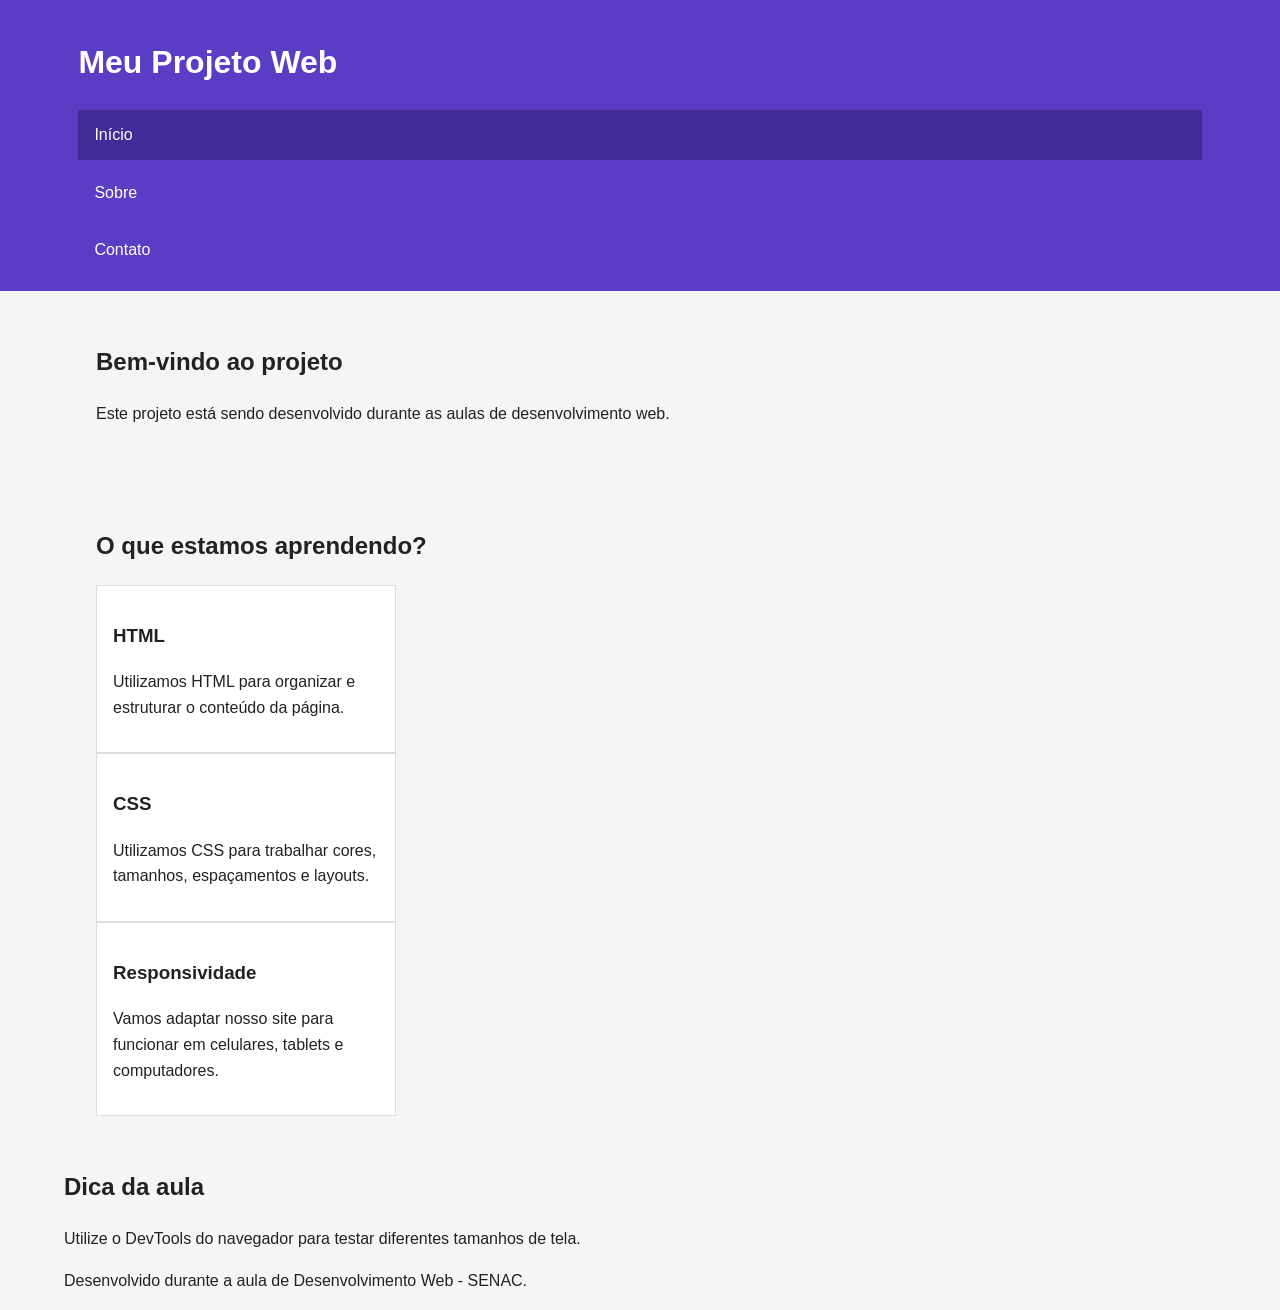
==== index.html @ 4d4b3181 "primeira alteração" ====
<!DOCTYPE html>
<html lang="pt-BR">

<head>
    <meta charset="UTF-8">

    <meta
        name="viewport"
        content="width=device-width, initial-scale=1.0"
    >

    <title>Aula 04 - CSS Mobile-First</title>

    <link rel="stylesheet" href="css/style.css">

    <script src="js/script.js" defer></script>
</head>

<body>

    <header class="cabecalho">

        <div class="container">

            <h1>Meu Projeto Web</h1>

            <nav
                class="nav"
                aria-label="Navegação principal"
            >

                <a
                    class="ativo"
                    href="index.html"
                >
                    Início
                </a>

                <a href="sobre.html">
                    Sobre
                </a>

                <a href="contato.html">
                    Contato
                </a>

            </nav>

        </div>

    </header>


    <main class="container">

        <section class="secao">

            <h2>Bem-vindo ao projeto</h2>

            <p>
                Este projeto está sendo desenvolvido
                durante as aulas de desenvolvimento web.
            </p>

        </section>


        <section class="secao">

            <h2>O que estamos aprendendo?</h2>

            <div class="grid-cards">

                <article class="card">

                    <h3>HTML</h3>

                    <p>
                        Utilizamos HTML para organizar
                        e estruturar o conteúdo da página.
                    </p>

                </article>


                <article class="card">

                    <h3>CSS</h3>

                    <p>
                        Utilizamos CSS para trabalhar
                        cores, tamanhos, espaçamentos
                        e layouts.
                    </p>

                </article>


                <article class="card">

                    <h3>Responsividade</h3>

                    <p>
                        Vamos adaptar nosso site para
                        funcionar em celulares, tablets
                        e computadores.
                    </p>

                </article>

            </div>

        </section>


        <aside class="aviso">

            <h2>Dica da aula</h2>

            <p>
                Utilize o DevTools do navegador para
                testar diferentes tamanhos de tela.
            </p>

        </aside>

    </main>


    <footer class="rodape">

        <div class="container">

            <p>
                Desenvolvido durante a aula de
                Desenvolvimento Web - SENAC.
            </p>

        </div>

    </footer>

</body>
</html>
---- css/style.css ----
*,
*::before, 
*::after 
{
     box-sizing: border-box;
}



body {
    margin:0; /*remover o espaço externo padrão*/
    background-color: var(--cor-fundo);/*definir a cor de fundo*/
    color: var(--cor-texto);/*a cor padrão dos textos*/
    font-family: Arial, Helvetica, sans-serif;/*Nossa fonte*/
    line-height: 1.6;/*Aumenta os espaços entre as linhas*/
    
}

.container {
   
    width:90%; /* O conteúdo vai ocupar 90% do espaço disponivel*/
    max-width: 1200px; /*Pode ocupar 90% mas nunca ultrapassar 1200px*/
    margin-left: auto; /*Automático para esquerda*/
    margin-right: auto; /*Automático para direita*/
}

.cabecalho {

    background-color: var(--cor-primaria); /*margem*/
    color: var(--cor-texto-claro); /*bordas*/
    padding: var(--espacamento-medio);/*conteúdo*/
}

.nav {

display: flex;
flex-direction: column ;

gap: var(--espacamento-pequeno);

}

.nav a {

    color:white;
    text-decoration: none;

    padding: 0.75rem 1rem;

    border-radius: (var(--raio-borda));
}

/*Hover dá um efeito quando passa o mouse em cima do elemento*/
.nav a:hover{

    background-color:var(--cor-secundaria);
}

.nav .ativo{

    background-color:var(--cor-secundaria);
}

.secao {

    padding: var(--espacamento-grande);
}

.card{
    width: 300px;
    padding: 20px;
    background-color: var(--cor-card);

    border: 1px solid var(--cor-borda);
    border-radius: var(--cor-borda);
    padding: var(--espacamento-medio);
}

h1 {
    font-family: Arial;
}

h2 {
    font-family: Arial;
}

p {
    font-family: Arial;
}

a {
    font-family: Arial;
}

:root {

    --cor-primaria: #5b3cc4;
    --cor-secundaria: #432b98;

    --cor-fundo: #f5f5f5;
    --cor-card: #ffffff;

    --cor-texto: #222222;
    --cor-texto-claro: #ffffff;

    --cor-borda: #dddddd;

    --espacamento-pequeno: 0.5rem;
    --espacamento-medio: 1rem;
    --espacamento-grande: 2rem;

    --raio-borda: 8px;

}
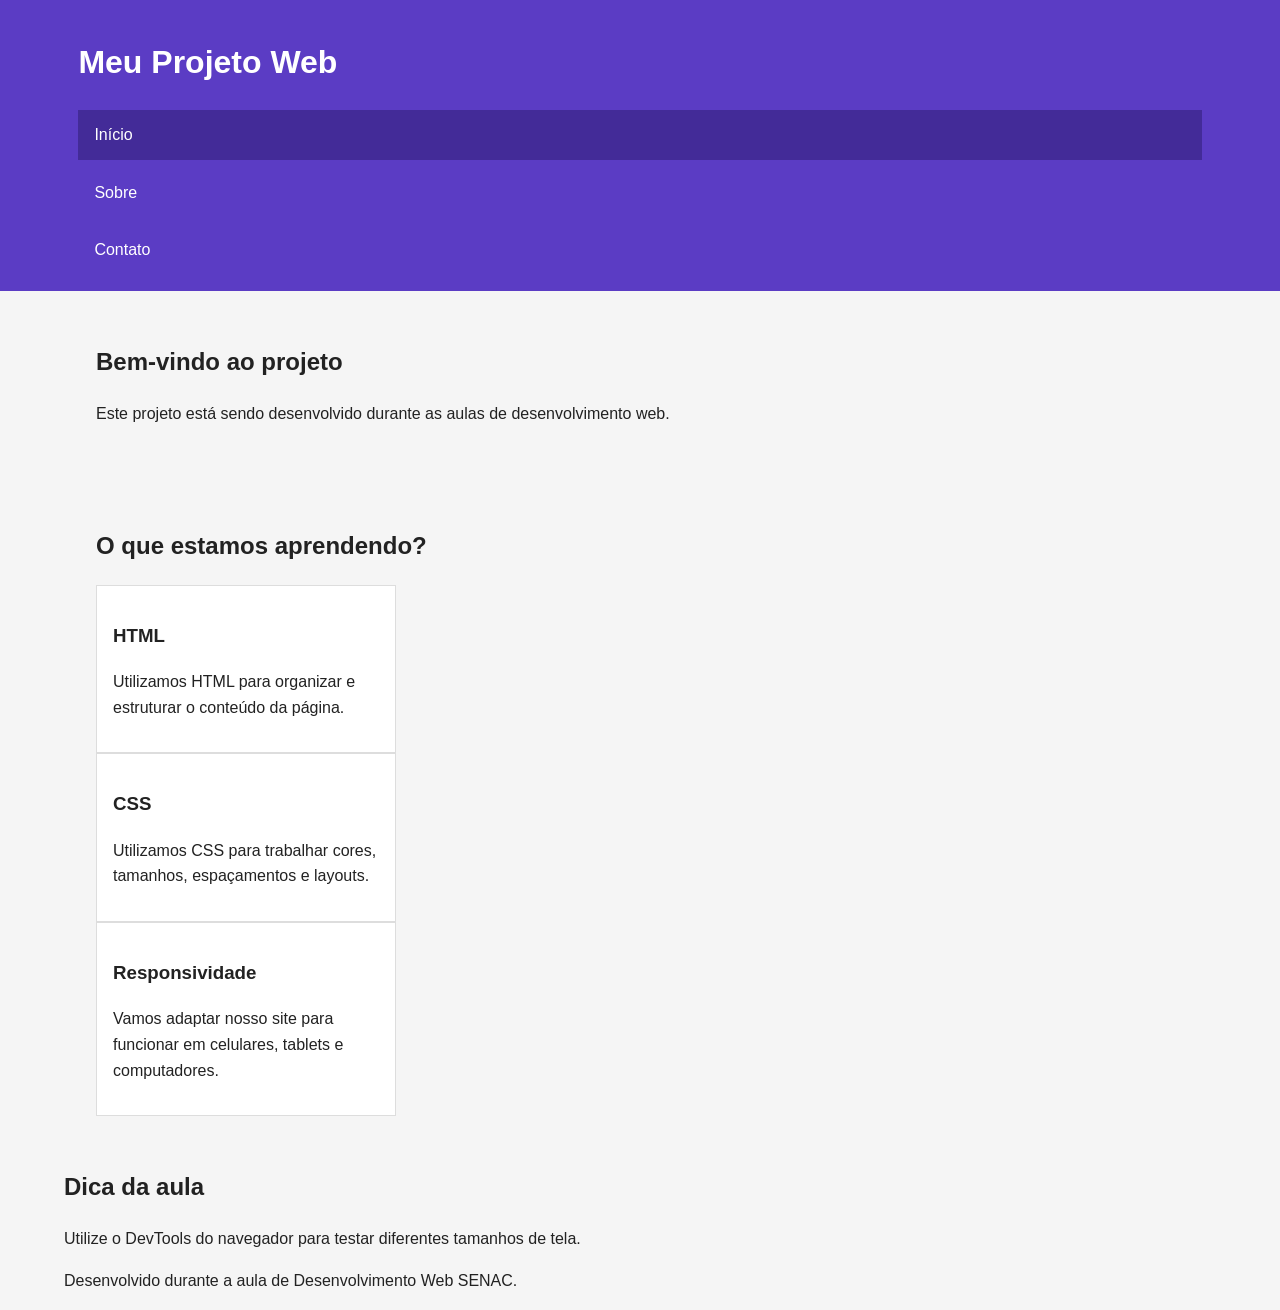
==== commit 7a53d72c: "segunda alteração" ====
--- a/index.html
+++ b/index.html
@@ -133,7 +133,7 @@
 
             <p>
                 Desenvolvido durante a aula de
-                Desenvolvimento Web - SENAC.
+                Desenvolvimento Web SENAC.
             </p>
 
         </div>
--- a/css/style.css
+++ b/css/style.css
@@ -12,7 +12,7 @@
     background-color: var(--cor-fundo);/*definir a cor de fundo*/
     color: var(--cor-texto);/*a cor padrão dos textos*/
     font-family: Arial, Helvetica, sans-serif;/*Nossa fonte*/
-    line-height: 1.6;/*Aumenta os espaços entre as linhas*/
+    line-height: 1.6;/* Aumenta os espaços entre as linhas*/
     
 }
 
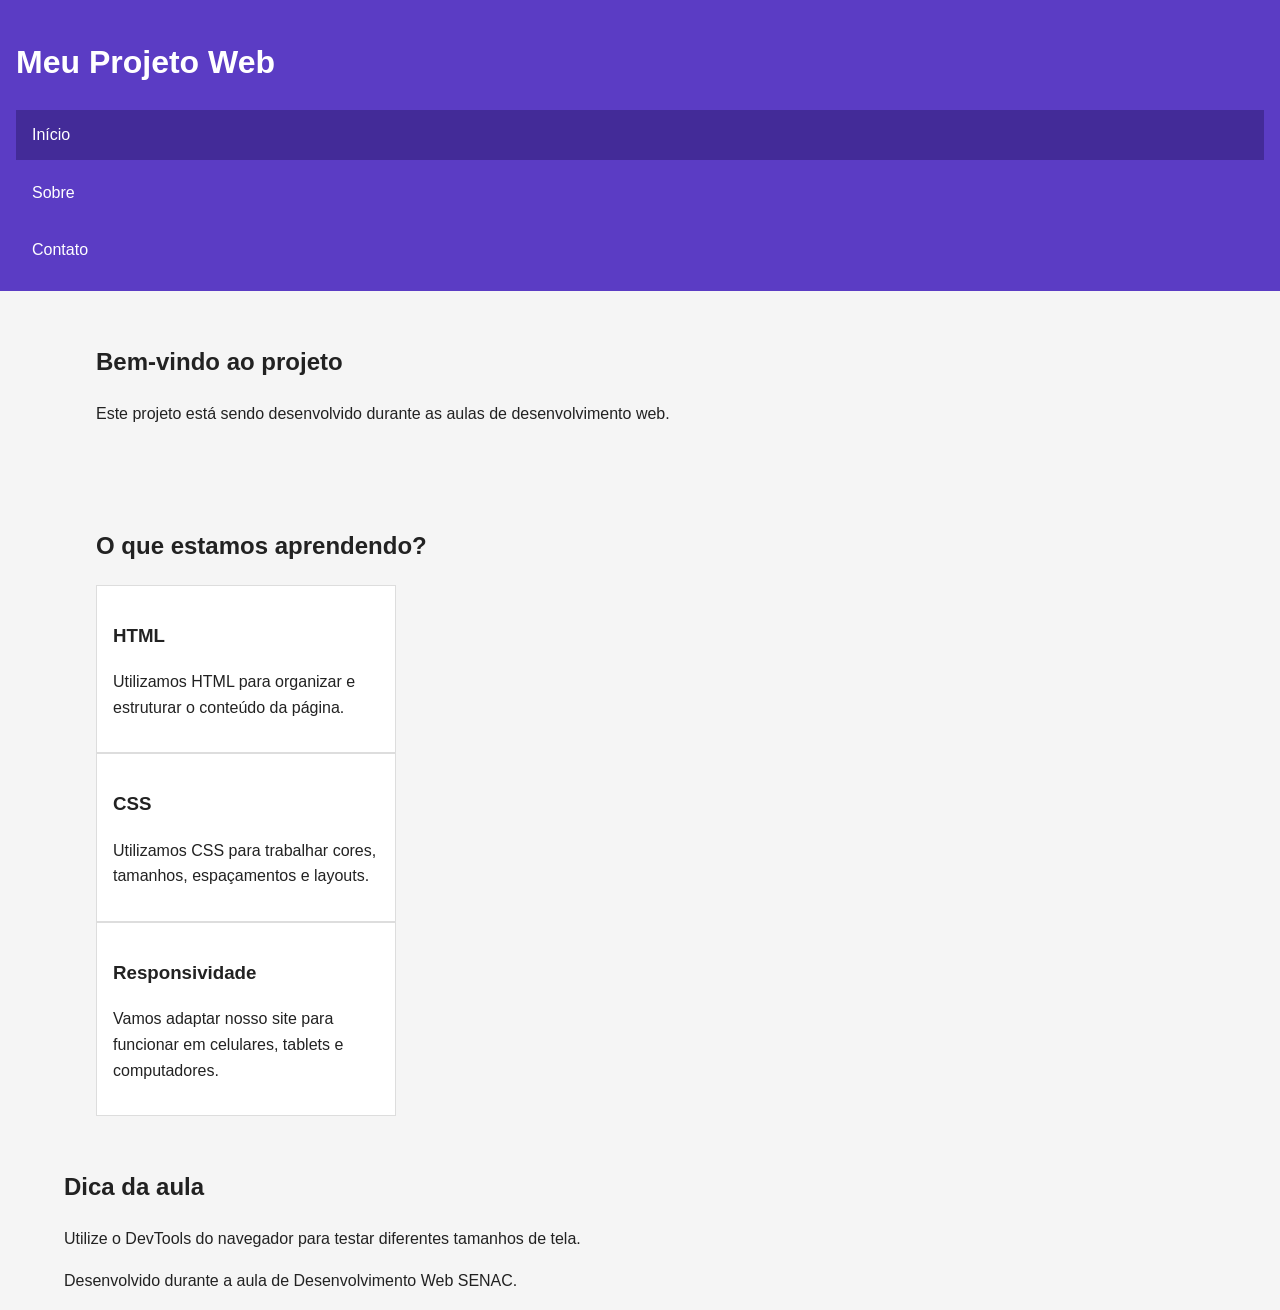
==== commit 71c544f6: "primeira alteracao" ====
--- a/index.html
+++ b/index.html
@@ -20,7 +20,7 @@
 
     <header class="cabecalho">
 
-        <div class="container">
+        <div class="container"></div>
 
             <h1>Meu Projeto Web</h1>
 
--- a/css/style.css
+++ b/css/style.css
@@ -15,7 +15,6 @@
     line-height: 1.6;/* Aumenta os espaços entre as linhas*/
     
 }
-
 .container {
    
     width:90%; /* O conteúdo vai ocupar 90% do espaço disponivel*/
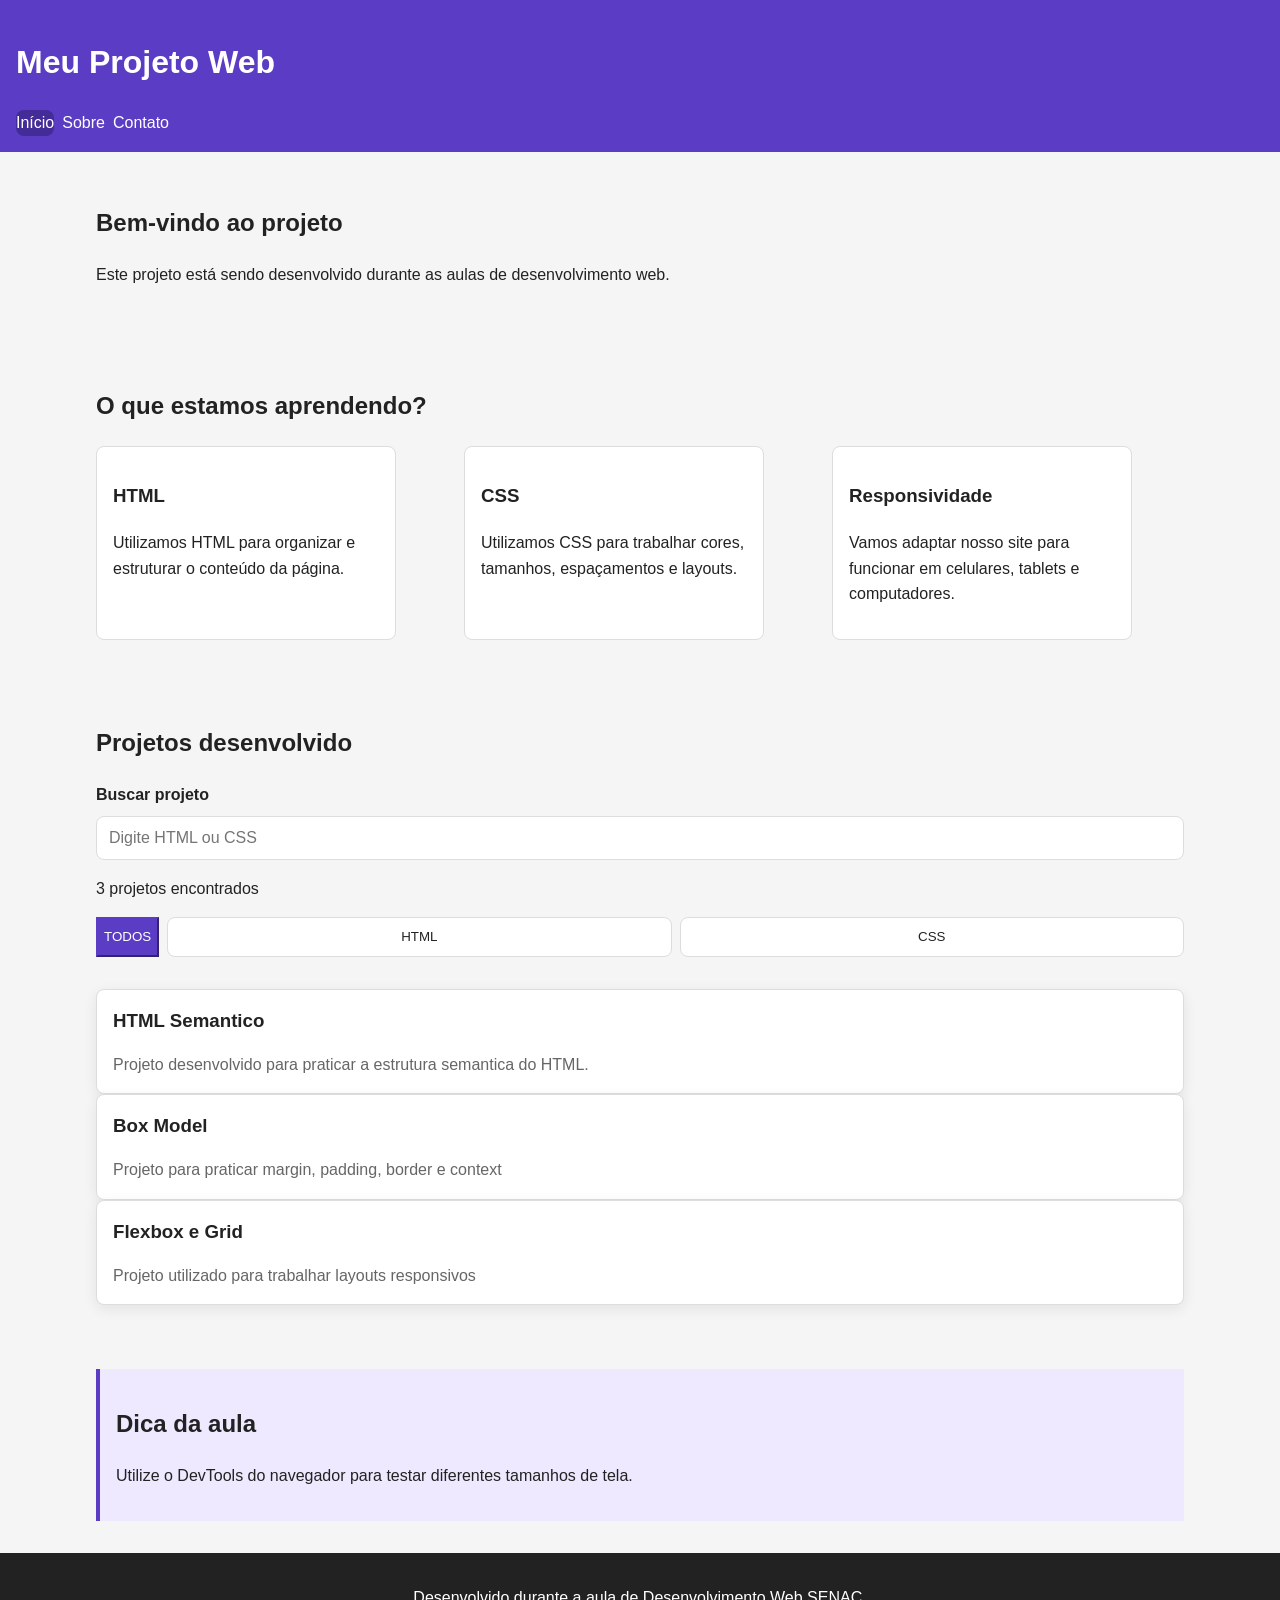
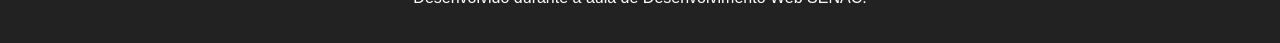
==== commit 5044ecc1: "quarta alteracao" ====
--- a/index.html
+++ b/index.html
@@ -12,8 +12,9 @@
     <title>Aula 04 - CSS Mobile-First</title>
 
     <link rel="stylesheet" href="css/style.css">
-
-    <script src="js/script.js" defer></script>
+    <script scr= "js/app2.js" defer></script> 
+
+    
 </head>
 
 <body>
@@ -112,6 +113,77 @@
 
         </section>
 
+        <section class="secao" id="projetos" >
+
+            <h2>Projetos desenvolvido </h2>
+
+            <div class="campo-busca">
+                <label for="busca">
+                    Buscar projeto
+                </label>
+                <input type="search"
+                    id="buscar"
+                    placeholder="Digite HTML ou CSS"
+                >
+            </div>
+
+            <p
+                id="status"
+                role="status"
+                aria-live="polite"
+            >
+            3 projetos encontrados
+            </p>
+
+            <div class="filtros">
+                <button
+                type="button"
+                class="btn-filtro-ativo"
+                data-filtr0="todos"
+                >
+                TODOS
+                </button>
+            
+                <button
+                type="button"
+                class="btn-filtro"
+                data-filtr0="html"
+                >
+                HTML
+
+                </button>
+
+                <button
+                type="button"
+                class="btn-filtro"
+                data-filtr0="css"
+                >
+                CSS
+
+                </button>
+
+            </div>
+
+            <div id="lista-projeto">
+                <article class="projeto-card" data-categoria="html">
+                    <h3>HTML Semantico</h3>
+                    <p>
+                        Projeto desenvolvido para praticar a estrutura semantica do HTML.</p>
+                </article>
+
+                <article class="projeto-card" data-categoria="css">
+                    <h3>Box Model</h3>
+                    <P>Projeto para praticar margin, padding, border e context</P>
+                </article>
+
+                <article class="projeto-card" data-categoria="css">
+                    <h3>Flexbox e Grid</h3>
+                    <P>Projeto utilizado para trabalhar layouts responsivos</P>
+                </article>
+            </div>
+
+        </section>
+
 
         <aside class="aviso">
 
--- a/css/style.css
+++ b/css/style.css
@@ -1,98 +1,17 @@
+/*================================
+    CONFIGURAÇÕES GERAIS
+==================================*/
 *,
-*::before, 
-*::after 
-{
-     box-sizing: border-box;
-}
-
-
-
-body {
-    margin:0; /*remover o espaço externo padrão*/
-    background-color: var(--cor-fundo);/*definir a cor de fundo*/
-    color: var(--cor-texto);/*a cor padrão dos textos*/
-    font-family: Arial, Helvetica, sans-serif;/*Nossa fonte*/
-    line-height: 1.6;/* Aumenta os espaços entre as linhas*/
-    
-}
-.container {
-   
-    width:90%; /* O conteúdo vai ocupar 90% do espaço disponivel*/
-    max-width: 1200px; /*Pode ocupar 90% mas nunca ultrapassar 1200px*/
-    margin-left: auto; /*Automático para esquerda*/
-    margin-right: auto; /*Automático para direita*/
-}
-
-.cabecalho {
-
-    background-color: var(--cor-primaria); /*margem*/
-    color: var(--cor-texto-claro); /*bordas*/
-    padding: var(--espacamento-medio);/*conteúdo*/
-}
-
-.nav {
-
-display: flex;
-flex-direction: column ;
-
-gap: var(--espacamento-pequeno);
-
-}
-
-.nav a {
-
-    color:white;
-    text-decoration: none;
-
-    padding: 0.75rem 1rem;
-
-    border-radius: (var(--raio-borda));
-}
-
-/*Hover dá um efeito quando passa o mouse em cima do elemento*/
-.nav a:hover{
-
-    background-color:var(--cor-secundaria);
-}
-
-.nav .ativo{
-
-    background-color:var(--cor-secundaria);
-}
-
-.secao {
-
-    padding: var(--espacamento-grande);
-}
-
-.card{
-    width: 300px;
-    padding: 20px;
-    background-color: var(--cor-card);
-
-    border: 1px solid var(--cor-borda);
-    border-radius: var(--cor-borda);
-    padding: var(--espacamento-medio);
-}
-
-h1 {
-    font-family: Arial;
-}
-
-h2 {
-    font-family: Arial;
-}
-
-p {
-    font-family: Arial;
-}
-
-a {
-    font-family: Arial;
-}
-
-:root {
-
+*::before,
+*::after {
+    box-sizing: border-box;
+}
+
+/*================================
+    VARIÁVEIS
+==================================*/
+
+:root{
     --cor-primaria: #5b3cc4;
     --cor-secundaria: #432b98;
 
@@ -101,6 +20,7 @@
 
     --cor-texto: #222222;
     --cor-texto-claro: #ffffff;
+    --cor-texto-suave:#666666;
 
     --cor-borda: #dddddd;
 
@@ -108,6 +28,353 @@
     --espacamento-medio: 1rem;
     --espacamento-grande: 2rem;
 
-    --raio-borda: 8px;
-
-}+    --raio-borda:8px;
+    --sombra-card: 0 4px 14px rgba(0,0,0,0.08);
+
+}
+
+/*================================
+    BODY
+==================================*/
+body {
+     /*remover o espaco externo padrão*/
+    margin: 0; 
+    /* denifir a cor de fundo */
+    background-color: var(--cor-fundo); 
+    /* Nossa fonte*/
+    font-family: Arial, Helvetica, sans-serif; 
+    /* A cor padrão dos textos */
+    color : var(--cor-texto); 
+    /*Aumente os espaços entre as linahs*/
+    line-height: 1.6; 
+}
+
+/*================================
+    CONTAINER
+==================================*/
+.container{
+    /* O conteudo vai ocupar 90 % do espaço disponivel */
+    width: 90%;
+    /* Pode opupar 90% mas nunca ultrapassar 1200px*/
+    max-width: 1200px;
+    /* Automatico para esquerda*/
+    margin-left: auto;
+    /* Automatico para direita*/
+    margin-right: auto;
+}
+
+/*================================
+    CABEÇALHO
+==================================*/
+.cabecalho{
+    /*margir*/
+    background-color: var(--cor-primaria);
+    /*bordas*/
+    color: var(--cor-texto-claro);
+    /*conteudo*/
+    padding: var(--espacamento-medio);
+
+}
+
+/*================================
+    NAVEGAÇÃO
+==================================*/
+.nav {
+    display: flex;
+    flex-direction: column;
+    gap: var(--espacamento-pequeno);
+
+}
+
+.nav a {
+    color: white;
+    text-decoration: none;
+
+    padding: 0.75ren 1ren ;
+
+    border-radius: var(--raio-borda);
+}
+
+/*hover ele aplica efeto quando passa com o mouser em cima
+do elemento  */
+.nav a:hover{
+    background-color: var(--cor-secundaria);
+}
+
+.nav .ativo {
+    background-color: var(--cor-secundaria);
+}
+
+/*================================
+    SEÇÕES
+==================================*/
+.secao{
+    padding: var(--espacamento-grande);
+}
+
+
+
+
+/*================================
+    GRID
+==================================*/
+.grid-cards {
+    display: grid;
+    grid-template-columns: 1fr;
+    gap: var(--espacamento-medio);
+}
+
+/*================================
+    CARD
+==================================*/
+.card {
+    width:300px  ;
+    /* padding: 20px; */
+    background-color: var(--cor-card);
+
+    border: 1px solid var(--cor-borda);
+    border-radius:  var(--raio-borda);
+    padding: var(--espacamento-medio);  
+
+}
+
+.card:hover {
+    transform: translate(-4px);
+}
+
+/*================================
+    AVISO / ASIDE
+==================================*/
+.aviso{
+    /*margin - fora*/
+    margin: var(--espacamento-grande);
+    /*dentro*/
+    padding: var(--espacamento-medio);
+    /*as bordas*/
+    border-left: 4px solid var(--cor-primaria);
+    /*cor do fundo*/
+    background-color: #eee9ff;
+
+}
+
+
+
+
+/*================================
+    FORMULÁRIOS
+==================================*/
+.formulario{
+    background-color: white ;
+    padding: var(--espacamento-medio);
+    border-radius: var(--raio-borda);
+    border: 1px solid var(--cor-borda);
+}
+.campo{
+    margin-bottom: var(--espacamento-medio);
+}
+
+.campo label {
+    display: block;
+    margin-bottom: var(--espacamento-pequeno);
+    font-weight: bold;
+}
+
+.campo input,
+.campo textarea{
+    width: 100%;
+    padding: 0.75rem;
+    border: 1px solid var(--cor-borda);
+    border-radius: var(--raio-borda);
+    font-size: 1rem;
+}
+
+
+
+/*================================
+    BOTÕES
+==================================*/
+.btn {
+    width: 100%;
+    padding: 0.8rem 1.2rem;
+    border: none;
+    border-radius: var(--raio-borda);
+    background-color: var(--cor-primaria);
+    color: white;
+    font-size: 1rem;
+    cursor: pointer;
+}
+.btn:hover{
+    background-color: var(--cor-secundaria);
+}
+.form-row{
+    display: grid;
+    grid-template-columns: 1fr;
+    gap: var(--espacamento-medio);
+
+}
+
+
+
+/*================================
+    ACESSIBILIDADE
+==================================*/
+a:focus-visible,
+button:focus-visible,
+input:focus-visible,
+textarea:focus-visible{
+    outline: 3px solid #ffbf47;
+    outline-offset: 3px;
+}
+
+
+
+
+/*================================
+    RODAPÉ
+==================================*/
+.rodape{
+    margin-top: var(--espacamento-grande) ;
+    
+    padding: var(--espacamento-medio);
+
+    background-color: #222;
+
+    color: white;
+
+    text-align: center;
+
+}
+
+
+/*================================
+    TABLE 
+    A PARTID DE 768PX EXISTE ESPAÇO PARA MAIS ELEMENTOS
+    LADO A LADO.
+==================================*/
+
+@media(min-width: 768px){
+    .form-row{
+        grid-template-columns: repeat(2, 1fr);
+    }
+    .btn{
+        width: auto;
+    }
+    /*Em tablets existe espaco para o menu horzontal*/
+    .nav {
+        flex-direction: row;
+    }
+
+    /*Em tablets os cards pode opupar duas colunas*/
+    .grid-cards{
+        grid-template-columns: repeat(2, 1fr);
+    }
+}
+
+/*Desktop */
+@media(min-width:1024px){
+    /*Em telas grandes existe espaço para três cards lado a lado*/
+    .grid-cards{
+        grid-template-columns: repeat(3, 1fr);
+    }
+}
+
+
+
+h1 {
+    font-family: Arial;
+}
+h2{
+    font-family: Arial;
+}
+
+p{
+    font-family: Arial;
+}
+
+
+a {
+    font-family: Arial;
+}
+
+/*Busca*/
+.campo-busca{
+
+    margin-bottom: var(--espacamento-medio);
+}
+
+.campo-busca label {
+    display: block;
+    margin-bottom: var(--espacamento-pequeno);
+    font-weight: bold;
+
+}
+
+.campo-busca input {
+    width: 100%;
+    padding: 0.75rem;
+    border: 1px solid var(--cor-borda);
+    border-radius : var(--raio-borda);
+    font-size: 1rem;  
+
+}
+
+/*STATUS*/
+
+.status{
+    margin: 0 0 var(--espacamento-medio);
+    color: var(--cor-texto-suave);
+}
+
+/*FILTROS*/
+
+.filtros{
+    display: flex;
+    flex-wrap: wrap;
+    gap: var(--espacamento-pequeno);
+    margin-bottom: var(--espacamento-grande);
+}
+
+.btn-filtro{
+    flex: 1 1 120px;
+    padding: 0.7rem 1rem;
+    border: 1px solid var(--cor-borda);
+    border-radius: var(--raio-borda);
+    background-color: var(--cor-card);
+    color: var(--cor-texto);
+    cursor: pointer;
+}
+
+.btn-filtro:hover,
+.btn-filtro-ativo{
+    background-color: var(--cor-primaria);
+    color: var(--cor-texto-claro);
+    border-color: var(--cor-primaria);
+}
+
+/*CARD*/
+
+.projeto-card{
+    display:flex;
+    flex-direction: column;
+    min-width: 0;
+    gap: var(--espacamento-medio);
+    padding: var(--espacamento-medio);
+    background-color: var(--cor-card);
+    border: 1px solid var(--cor-borda);
+    border-radius: var(--raio-borda);
+    box-shadow: var(--sombra-card);
+    transition: transform 0.2s;
+}
+
+.projeto-card:hover{
+transform: translateY(-4px);
+}
+
+.projeto-card h3,
+.projeto-card p{
+    margin:0;
+}
+
+.projeto-card p{
+    color: var(--cor-texto-suave);
+}
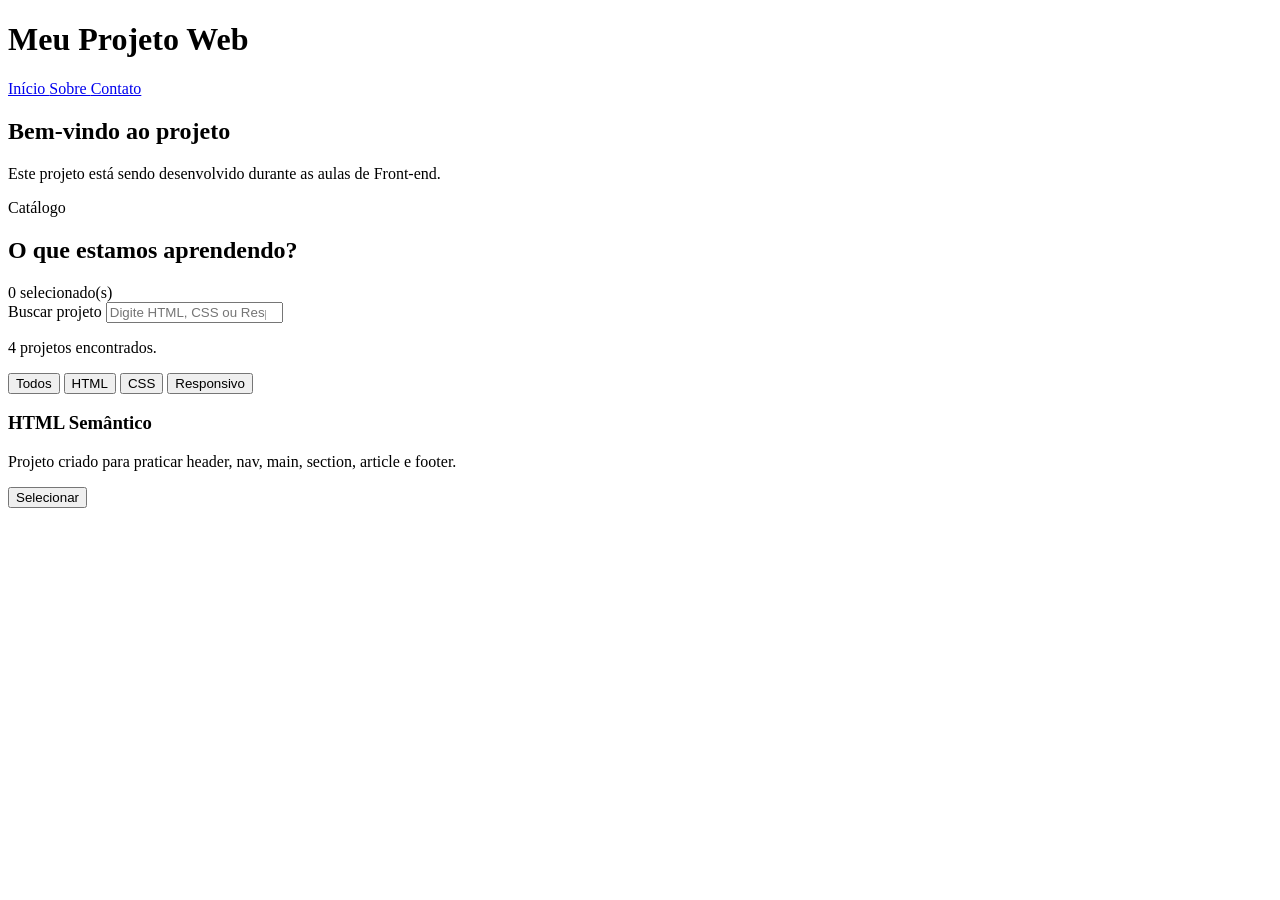
==== commit 3a95c37d: "sexta alteração" ====
--- a/index.html
+++ b/index.html
@@ -9,19 +9,18 @@
         content="width=device-width, initial-scale=1.0"
     >
 
-    <title>Aula 04 - CSS Mobile-First</title>
+    <title>Início - Meu Projeto Web</title>
 
     <link rel="stylesheet" href="css/style.css">
-    <script scr= "js/app2.js" defer></script> 
 
-    
+    <script src="js/script.js" defer></script>
 </head>
 
 <body>
 
     <header class="cabecalho">
 
-        <div class="container"></div>
+        <div class="container cabecalho-conteudo">
 
             <h1>Meu Projeto Web</h1>
 
@@ -33,6 +32,7 @@
                 <a
                     class="ativo"
                     href="index.html"
+                    aria-current="page"
                 >
                     Início
                 </a>
@@ -60,157 +60,124 @@
 
             <p>
                 Este projeto está sendo desenvolvido
-                durante as aulas de desenvolvimento web.
+                durante as aulas de Front-end.
             </p>
 
         </section>
 
 
-        <section class="secao">
+        <section
+            id="projetos"
+            class="secao"
+        >
 
-            <h2>O que estamos aprendendo?</h2>
+            <div class="secao-cabecalho">
 
-            <div class="grid-cards">
+                <div>
+                    <p class="tag">Catálogo</p>
+                    <h2>O que estamos aprendendo?</h2>
+                </div>
 
-                <article class="card">
-
-                    <h3>HTML</h3>
-
-                    <p>
-                        Utilizamos HTML para organizar
-                        e estruturar o conteúdo da página.
-                    </p>
-
-                </article>
-
-
-                <article class="card">
-
-                    <h3>CSS</h3>
-
-                    <p>
-                        Utilizamos CSS para trabalhar
-                        cores, tamanhos, espaçamentos
-                        e layouts.
-                    </p>
-
-                </article>
-
-
-                <article class="card">
-
-                    <h3>Responsividade</h3>
-
-                    <p>
-                        Vamos adaptar nosso site para
-                        funcionar em celulares, tablets
-                        e computadores.
-                    </p>
-
-                </article>
+                <span
+                    id="contador-selecionados"
+                    class="contador-projetos"
+                >
+                    0 selecionado(s)
+                </span>
 
             </div>
 
-        </section>
-
-        <section class="secao" id="projetos" >
-
-            <h2>Projetos desenvolvido </h2>
 
             <div class="campo-busca">
+
                 <label for="busca">
                     Buscar projeto
                 </label>
-                <input type="search"
-                    id="buscar"
-                    placeholder="Digite HTML ou CSS"
+
+                <input
+                    type="search"
+                    id="busca"
+                    placeholder="Digite HTML, CSS ou Responsividade"
                 >
+
             </div>
+
 
             <p
                 id="status"
+                class="status"
                 role="status"
                 aria-live="polite"
             >
-            3 projetos encontrados
+                4 projetos encontrados.
             </p>
 
-            <div class="filtros">
+
+            <div
+                class="filtros"
+                aria-label="Filtros do catálogo"
+            >
+
                 <button
-                type="button"
-                class="btn-filtro-ativo"
-                data-filtr0="todos"
+                    type="button"
+                    class="btn-filtro ativo"
+                    data-filtro="todos"
                 >
-                TODOS
-                </button>
-            
-                <button
-                type="button"
-                class="btn-filtro"
-                data-filtr0="html"
-                >
-                HTML
-
+                    Todos
                 </button>
 
                 <button
-                type="button"
-                class="btn-filtro"
-                data-filtr0="css"
+                    type="button"
+                    class="btn-filtro"
+                    data-filtro="html"
                 >
-                CSS
+                    HTML
+                </button>
 
+                <button
+                    type="button"
+                    class="btn-filtro"
+                    data-filtro="css"
+                >
+                    CSS
+                </button>
+
+                <button
+                    type="button"
+                    class="btn-filtro"
+                    data-filtro="responsivo"
+                >
+                    Responsivo
                 </button>
 
             </div>
 
-            <div id="lista-projeto">
-                <article class="projeto-card" data-categoria="html">
-                    <h3>HTML Semantico</h3>
+
+            <div
+                id="lista-projetos"
+                class="grid-cards"
+            >
+
+                <article
+                    class="card projeto-card"
+                    data-id="html-semantico"
+                    data-categoria="html"
+                >
+
+                    <h3>HTML Semântico</h3>
+
                     <p>
-                        Projeto desenvolvido para praticar a estrutura semantica do HTML.</p>
+                        Projeto criado para praticar
+                        header, nav, main, section,
+                        article e footer.
+                    </p>
+
+                    <button
+                        type="button"
+                        class="btn-selecionar"
+                        aria-pressed="false"
+                    >
+                        Selecionar
+                    </button>
+
                 </article>
-
-                <article class="projeto-card" data-categoria="css">
-                    <h3>Box Model</h3>
-                    <P>Projeto para praticar margin, padding, border e context</P>
-                </article>
-
-                <article class="projeto-card" data-categoria="css">
-                    <h3>Flexbox e Grid</h3>
-                    <P>Projeto utilizado para trabalhar layouts responsivos</P>
-                </article>
-            </div>
-
-        </section>
-
-
-        <aside class="aviso">
-
-            <h2>Dica da aula</h2>
-
-            <p>
-                Utilize o DevTools do navegador para
-                testar diferentes tamanhos de tela.
-            </p>
-
-        </aside>
-
-    </main>
-
-
-    <footer class="rodape">
-
-        <div class="container">
-
-            <p>
-                Desenvolvido durante a aula de
-                Desenvolvimento Web SENAC.
-            </p>
-
-        </div>
-
-    </footer>
-
-</body>
-</html>
--- a/css/style.css
+++ b/css/style.css
@@ -1,380 +1,183 @@
-/*================================
-    CONFIGURAÇÕES GERAIS
-==================================*/
-*,
-*::before,
-*::after {
-    box-sizing: border-box;
-}
+<!DOCTYPE html>
+<html lang="pt-BR">
 
-/*================================
-    VARIÁVEIS
-==================================*/
+<head>
+    <meta charset="UTF-8">
 
-:root{
-    --cor-primaria: #5b3cc4;
-    --cor-secundaria: #432b98;
+    <meta
+        name="viewport"
+        content="width=device-width, initial-scale=1.0"
+    >
 
-    --cor-fundo: #f5f5f5;
-    --cor-card: #ffffff;
+    <title>Início - Meu Projeto Web</title>
 
-    --cor-texto: #222222;
-    --cor-texto-claro: #ffffff;
-    --cor-texto-suave:#666666;
+    <link rel="stylesheet" href="css/style.css">
 
-    --cor-borda: #dddddd;
+    <script src="js/script.js" defer></script>
+</head>
 
-    --espacamento-pequeno: 0.5rem;
-    --espacamento-medio: 1rem;
-    --espacamento-grande: 2rem;
+<body>
 
-    --raio-borda:8px;
-    --sombra-card: 0 4px 14px rgba(0,0,0,0.08);
+    <header class="cabecalho">
 
-}
+        <div class="container cabecalho-conteudo">
 
-/*================================
-    BODY
-==================================*/
-body {
-     /*remover o espaco externo padrão*/
-    margin: 0; 
-    /* denifir a cor de fundo */
-    background-color: var(--cor-fundo); 
-    /* Nossa fonte*/
-    font-family: Arial, Helvetica, sans-serif; 
-    /* A cor padrão dos textos */
-    color : var(--cor-texto); 
-    /*Aumente os espaços entre as linahs*/
-    line-height: 1.6; 
-}
+            <h1>Meu Projeto Web</h1>
 
-/*================================
-    CONTAINER
-==================================*/
-.container{
-    /* O conteudo vai ocupar 90 % do espaço disponivel */
-    width: 90%;
-    /* Pode opupar 90% mas nunca ultrapassar 1200px*/
-    max-width: 1200px;
-    /* Automatico para esquerda*/
-    margin-left: auto;
-    /* Automatico para direita*/
-    margin-right: auto;
-}
+            <nav
+                class="nav"
+                aria-label="Navegação principal"
+            >
 
-/*================================
-    CABEÇALHO
-==================================*/
-.cabecalho{
-    /*margir*/
-    background-color: var(--cor-primaria);
-    /*bordas*/
-    color: var(--cor-texto-claro);
-    /*conteudo*/
-    padding: var(--espacamento-medio);
+                <a
+                    class="ativo"
+                    href="index.html"
+                    aria-current="page"
+                >
+                    Início
+                </a>
 
-}
+                <a href="sobre.html">
+                    Sobre
+                </a>
 
-/*================================
-    NAVEGAÇÃO
-==================================*/
-.nav {
-    display: flex;
-    flex-direction: column;
-    gap: var(--espacamento-pequeno);
+                <a href="contato.html">
+                    Contato
+                </a>
 
-}
+            </nav>
 
-.nav a {
-    color: white;
-    text-decoration: none;
+        </div>
 
-    padding: 0.75ren 1ren ;
-
-    border-radius: var(--raio-borda);
-}
-
-/*hover ele aplica efeto quando passa com o mouser em cima
-do elemento  */
-.nav a:hover{
-    background-color: var(--cor-secundaria);
-}
-
-.nav .ativo {
-    background-color: var(--cor-secundaria);
-}
-
-/*================================
-    SEÇÕES
-==================================*/
-.secao{
-    padding: var(--espacamento-grande);
-}
+    </header>
 
 
+    <main class="container">
+
+        <section class="secao">
+
+            <h2>Bem-vindo ao projeto</h2>
+
+            <p>
+                Este projeto está sendo desenvolvido
+                durante as aulas de Front-end.
+            </p>
+
+        </section>
 
 
-/*================================
-    GRID
-==================================*/
-.grid-cards {
-    display: grid;
-    grid-template-columns: 1fr;
-    gap: var(--espacamento-medio);
-}
+        <section
+            id="projetos"
+            class="secao"
+        >
 
-/*================================
-    CARD
-==================================*/
-.card {
-    width:300px  ;
-    /* padding: 20px; */
-    background-color: var(--cor-card);
+            <div class="secao-cabecalho">
 
-    border: 1px solid var(--cor-borda);
-    border-radius:  var(--raio-borda);
-    padding: var(--espacamento-medio);  
+                <div>
+                    <p class="tag">Catálogo</p>
+                    <h2>O que estamos aprendendo?</h2>
+                </div>
 
-}
+                <span
+                    id="contador-selecionados"
+                    class="contador-projetos"
+                >
+                    0 selecionado(s)
+                </span>
 
-.card:hover {
-    transform: translate(-4px);
-}
-
-/*================================
-    AVISO / ASIDE
-==================================*/
-.aviso{
-    /*margin - fora*/
-    margin: var(--espacamento-grande);
-    /*dentro*/
-    padding: var(--espacamento-medio);
-    /*as bordas*/
-    border-left: 4px solid var(--cor-primaria);
-    /*cor do fundo*/
-    background-color: #eee9ff;
-
-}
+            </div>
 
 
+            <div class="campo-busca">
+
+                <label for="busca">
+                    Buscar projeto
+                </label>
+
+                <input
+                    type="search"
+                    id="busca"
+                    placeholder="Digite HTML, CSS ou Responsividade"
+                >
+
+            </div>
 
 
-/*================================
-    FORMULÁRIOS
-==================================*/
-.formulario{
-    background-color: white ;
-    padding: var(--espacamento-medio);
-    border-radius: var(--raio-borda);
-    border: 1px solid var(--cor-borda);
-}
-.campo{
-    margin-bottom: var(--espacamento-medio);
-}
-
-.campo label {
-    display: block;
-    margin-bottom: var(--espacamento-pequeno);
-    font-weight: bold;
-}
-
-.campo input,
-.campo textarea{
-    width: 100%;
-    padding: 0.75rem;
-    border: 1px solid var(--cor-borda);
-    border-radius: var(--raio-borda);
-    font-size: 1rem;
-}
+            <p
+                id="status"
+                class="status"
+                role="status"
+                aria-live="polite"
+            >
+                4 projetos encontrados.
+            </p>
 
 
+            <div
+                class="filtros"
+                aria-label="Filtros do catálogo"
+            >
 
-/*================================
-    BOTÕES
-==================================*/
-.btn {
-    width: 100%;
-    padding: 0.8rem 1.2rem;
-    border: none;
-    border-radius: var(--raio-borda);
-    background-color: var(--cor-primaria);
-    color: white;
-    font-size: 1rem;
-    cursor: pointer;
-}
-.btn:hover{
-    background-color: var(--cor-secundaria);
-}
-.form-row{
-    display: grid;
-    grid-template-columns: 1fr;
-    gap: var(--espacamento-medio);
+                <button
+                    type="button"
+                    class="btn-filtro ativo"
+                    data-filtro="todos"
+                >
+                    Todos
+                </button>
 
-}
+                <button
+                    type="button"
+                    class="btn-filtro"
+                    data-filtro="html"
+                >
+                    HTML
+                </button>
+
+                <button
+                    type="button"
+                    class="btn-filtro"
+                    data-filtro="css"
+                >
+                    CSS
+                </button>
+
+                <button
+                    type="button"
+                    class="btn-filtro"
+                    data-filtro="responsivo"
+                >
+                    Responsivo
+                </button>
+
+            </div>
 
 
+            <div
+                id="lista-projetos"
+                class="grid-cards"
+            >
 
-/*================================
-    ACESSIBILIDADE
-==================================*/
-a:focus-visible,
-button:focus-visible,
-input:focus-visible,
-textarea:focus-visible{
-    outline: 3px solid #ffbf47;
-    outline-offset: 3px;
-}
+                <article
+                    class="card projeto-card"
+                    data-id="html-semantico"
+                    data-categoria="html"
+                >
 
+                    <h3>HTML Semântico</h3>
 
+                    <p>
+                        Projeto criado para praticar
+                        header, nav, main, section,
+                        article e footer.
+                    </p>
 
+                    <button
+                        type="button"
+                        class="btn-selecionar"
+                        aria-pressed="false"
+                    >
+                        Selecionar
+                    </button>
 
-/*================================
-    RODAPÉ
-==================================*/
-.rodape{
-    margin-top: var(--espacamento-grande) ;
-    
-    padding: var(--espacamento-medio);
-
-    background-color: #222;
-
-    color: white;
-
-    text-align: center;
-
-}
-
-
-/*================================
-    TABLE 
-    A PARTID DE 768PX EXISTE ESPAÇO PARA MAIS ELEMENTOS
-    LADO A LADO.
-==================================*/
-
-@media(min-width: 768px){
-    .form-row{
-        grid-template-columns: repeat(2, 1fr);
-    }
-    .btn{
-        width: auto;
-    }
-    /*Em tablets existe espaco para o menu horzontal*/
-    .nav {
-        flex-direction: row;
-    }
-
-    /*Em tablets os cards pode opupar duas colunas*/
-    .grid-cards{
-        grid-template-columns: repeat(2, 1fr);
-    }
-}
-
-/*Desktop */
-@media(min-width:1024px){
-    /*Em telas grandes existe espaço para três cards lado a lado*/
-    .grid-cards{
-        grid-template-columns: repeat(3, 1fr);
-    }
-}
-
-
-
-h1 {
-    font-family: Arial;
-}
-h2{
-    font-family: Arial;
-}
-
-p{
-    font-family: Arial;
-}
-
-
-a {
-    font-family: Arial;
-}
-
-/*Busca*/
-.campo-busca{
-
-    margin-bottom: var(--espacamento-medio);
-}
-
-.campo-busca label {
-    display: block;
-    margin-bottom: var(--espacamento-pequeno);
-    font-weight: bold;
-
-}
-
-.campo-busca input {
-    width: 100%;
-    padding: 0.75rem;
-    border: 1px solid var(--cor-borda);
-    border-radius : var(--raio-borda);
-    font-size: 1rem;  
-
-}
-
-/*STATUS*/
-
-.status{
-    margin: 0 0 var(--espacamento-medio);
-    color: var(--cor-texto-suave);
-}
-
-/*FILTROS*/
-
-.filtros{
-    display: flex;
-    flex-wrap: wrap;
-    gap: var(--espacamento-pequeno);
-    margin-bottom: var(--espacamento-grande);
-}
-
-.btn-filtro{
-    flex: 1 1 120px;
-    padding: 0.7rem 1rem;
-    border: 1px solid var(--cor-borda);
-    border-radius: var(--raio-borda);
-    background-color: var(--cor-card);
-    color: var(--cor-texto);
-    cursor: pointer;
-}
-
-.btn-filtro:hover,
-.btn-filtro-ativo{
-    background-color: var(--cor-primaria);
-    color: var(--cor-texto-claro);
-    border-color: var(--cor-primaria);
-}
-
-/*CARD*/
-
-.projeto-card{
-    display:flex;
-    flex-direction: column;
-    min-width: 0;
-    gap: var(--espacamento-medio);
-    padding: var(--espacamento-medio);
-    background-color: var(--cor-card);
-    border: 1px solid var(--cor-borda);
-    border-radius: var(--raio-borda);
-    box-shadow: var(--sombra-card);
-    transition: transform 0.2s;
-}
-
-.projeto-card:hover{
-transform: translateY(-4px);
-}
-
-.projeto-card h3,
-.projeto-card p{
-    margin:0;
-}
-
-.projeto-card p{
-    color: var(--cor-texto-suave);
-}
+                </article>
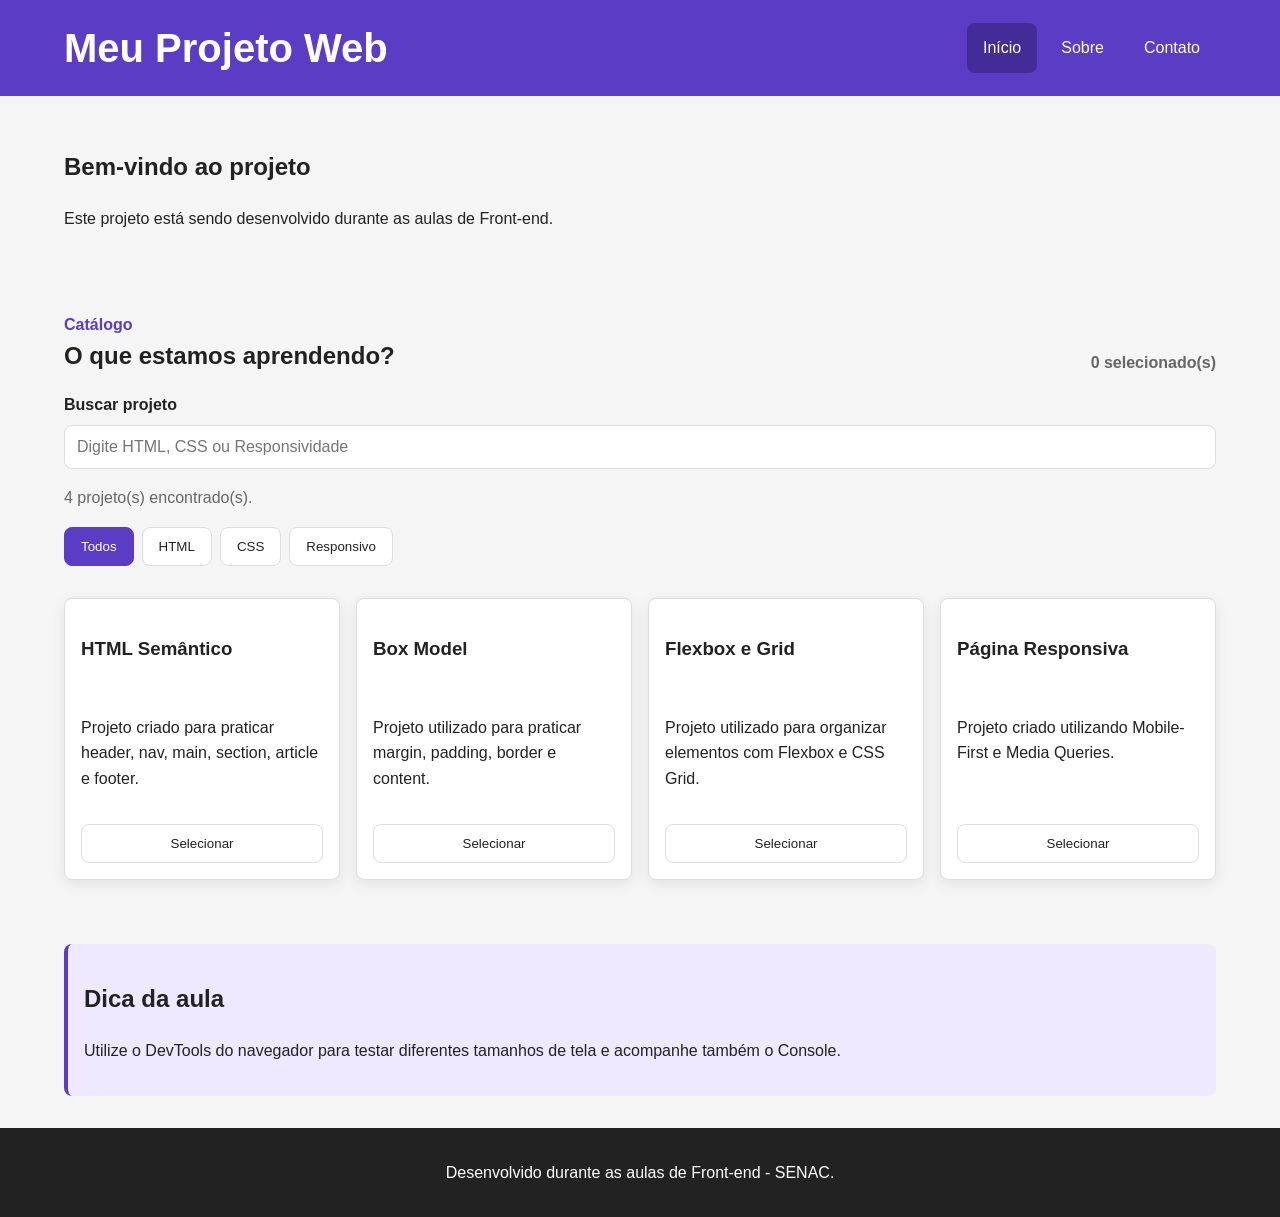
==== commit 51ee273e: "nona alteracao" ====
--- a/index.html
+++ b/index.html
@@ -13,7 +13,7 @@
 
     <link rel="stylesheet" href="css/style.css">
 
-    <script src="js/script.js" defer></script>
+    <script src="js/app.js" defer></script>
 </head>
 
 <body>
@@ -181,3 +181,111 @@
                     </button>
 
                 </article>
+
+
+                <article
+                    class="card projeto-card"
+                    data-id="box-model"
+                    data-categoria="css"
+                >
+
+                    <h3>Box Model</h3>
+
+                    <p>
+                        Projeto utilizado para praticar
+                        margin, padding, border e content.
+                    </p>
+
+                    <button
+                        type="button"
+                        class="btn-selecionar"
+                        aria-pressed="false"
+                    >
+                        Selecionar
+                    </button>
+
+                </article>
+
+
+                <article
+                    class="card projeto-card"
+                    data-id="flex-grid"
+                    data-categoria="css"
+                >
+
+                    <h3>Flexbox e Grid</h3>
+
+                    <p>
+                        Projeto utilizado para organizar
+                        elementos com Flexbox e CSS Grid.
+                    </p>
+
+                    <button
+                        type="button"
+                        class="btn-selecionar"
+                        aria-pressed="false"
+                    >
+                        Selecionar
+                    </button>
+
+                </article>
+
+
+                <article
+                    class="card projeto-card"
+                    data-id="responsivo"
+                    data-categoria="responsivo"
+                >
+
+                    <h3>Página Responsiva</h3>
+
+                    <p>
+                        Projeto criado utilizando
+                        Mobile-First e Media Queries.
+                    </p>
+
+                    <button
+                        type="button"
+                        class="btn-selecionar"
+                        aria-pressed="false"
+                    >
+                        Selecionar
+                    </button>
+
+                </article>
+
+            </div>
+
+        </section>
+
+
+        <aside class="aviso">
+
+            <h2>Dica da aula</h2>
+
+            <p>
+                Utilize o DevTools do navegador para
+                testar diferentes tamanhos de tela
+                e acompanhe também o Console.
+            </p>
+
+        </aside>
+
+    </main>
+
+
+    <footer class="rodape">
+
+        <div class="container">
+
+            <p>
+                Desenvolvido durante as aulas
+                de Front-end - SENAC.
+            </p>
+
+        </div>
+
+    </footer>
+
+</body>
+</html>
--- a/css/style.css
+++ b/css/style.css
@@ -1,183 +1,617 @@
-<!DOCTYPE html>
-<html lang="pt-BR">
-
-<head>
-    <meta charset="UTF-8">
-
-    <meta
-        name="viewport"
-        content="width=device-width, initial-scale=1.0"
-    >
-
-    <title>Início - Meu Projeto Web</title>
-
-    <link rel="stylesheet" href="css/style.css">
-
-    <script src="js/script.js" defer></script>
-</head>
-
-<body>
-
-    <header class="cabecalho">
-
-        <div class="container cabecalho-conteudo">
-
-            <h1>Meu Projeto Web</h1>
-
-            <nav
-                class="nav"
-                aria-label="Navegação principal"
-            >
-
-                <a
-                    class="ativo"
-                    href="index.html"
-                    aria-current="page"
-                >
-                    Início
-                </a>
-
-                <a href="sobre.html">
-                    Sobre
-                </a>
-
-                <a href="contato.html">
-                    Contato
-                </a>
-
-            </nav>
-
-        </div>
-
-    </header>
-
-
-    <main class="container">
-
-        <section class="secao">
-
-            <h2>Bem-vindo ao projeto</h2>
-
-            <p>
-                Este projeto está sendo desenvolvido
-                durante as aulas de Front-end.
-            </p>
-
-        </section>
-
-
-        <section
-            id="projetos"
-            class="secao"
-        >
-
-            <div class="secao-cabecalho">
-
-                <div>
-                    <p class="tag">Catálogo</p>
-                    <h2>O que estamos aprendendo?</h2>
-                </div>
-
-                <span
-                    id="contador-selecionados"
-                    class="contador-projetos"
-                >
-                    0 selecionado(s)
-                </span>
-
-            </div>
-
-
-            <div class="campo-busca">
-
-                <label for="busca">
-                    Buscar projeto
-                </label>
-
-                <input
-                    type="search"
-                    id="busca"
-                    placeholder="Digite HTML, CSS ou Responsividade"
-                >
-
-            </div>
-
-
-            <p
-                id="status"
-                class="status"
-                role="status"
-                aria-live="polite"
-            >
-                4 projetos encontrados.
-            </p>
-
-
-            <div
-                class="filtros"
-                aria-label="Filtros do catálogo"
-            >
-
-                <button
-                    type="button"
-                    class="btn-filtro ativo"
-                    data-filtro="todos"
-                >
-                    Todos
-                </button>
-
-                <button
-                    type="button"
-                    class="btn-filtro"
-                    data-filtro="html"
-                >
-                    HTML
-                </button>
-
-                <button
-                    type="button"
-                    class="btn-filtro"
-                    data-filtro="css"
-                >
-                    CSS
-                </button>
-
-                <button
-                    type="button"
-                    class="btn-filtro"
-                    data-filtro="responsivo"
-                >
-                    Responsivo
-                </button>
-
-            </div>
-
-
-            <div
-                id="lista-projetos"
-                class="grid-cards"
-            >
-
-                <article
-                    class="card projeto-card"
-                    data-id="html-semantico"
-                    data-categoria="html"
-                >
-
-                    <h3>HTML Semântico</h3>
-
-                    <p>
-                        Projeto criado para praticar
-                        header, nav, main, section,
-                        article e footer.
-                    </p>
-
-                    <button
-                        type="button"
-                        class="btn-selecionar"
-                        aria-pressed="false"
-                    >
-                        Selecionar
-                    </button>
-
-                </article>
+/* =====================================
+   CONFIGURAÇÕES GERAIS
+===================================== */
+
+*,
+*::before,
+*::after {
+    box-sizing: border-box;
+}
+
+
+/* =====================================
+   VARIÁVEIS
+===================================== */
+
+:root {
+    --cor-primaria: #5b3cc4;
+    --cor-secundaria: #432b98;
+
+    --cor-fundo: #f5f5f5;
+    --cor-card: #ffffff;
+
+    --cor-texto: #222222;
+    --cor-texto-suave: #666666;
+    --cor-texto-claro: #ffffff;
+
+    --cor-borda: #dddddd;
+    --cor-destaque: #eee9ff;
+    --cor-foco: #ffbf47;
+
+    --cor-erro: #b00020;
+    --cor-sucesso: #146c2e;
+
+    --espacamento-pequeno: 0.5rem;
+    --espacamento-medio: 1rem;
+    --espacamento-grande: 2rem;
+    --espacamento-extra: 3rem;
+
+    --raio-borda: 8px;
+
+    --sombra-card:
+        0 4px 14px rgba(0, 0, 0, 0.08);
+}
+
+
+/* =====================================
+   BODY
+===================================== */
+
+body {
+    margin: 0;
+
+    background-color: var(--cor-fundo);
+    color: var(--cor-texto);
+
+    font-family:
+        Arial,
+        Helvetica,
+        sans-serif;
+
+    line-height: 1.6;
+}
+
+
+/* =====================================
+   ELEMENTOS GERAIS
+===================================== */
+
+img {
+    display: block;
+    max-width: 100%;
+}
+
+h1 {
+    font-size:
+        clamp(
+            1.5rem,
+            5vw,
+            2.5rem
+        );
+}
+
+a {
+    color: inherit;
+}
+
+
+/* =====================================
+   CONTAINER
+===================================== */
+
+.container {
+    width: 90%;
+    max-width: 1200px;
+
+    margin: 0 auto;
+}
+
+
+/* =====================================
+   CABEÇALHO
+===================================== */
+
+.cabecalho {
+    padding:
+        var(--espacamento-medio)
+        0;
+
+    background-color:
+        var(--cor-primaria);
+
+    color:
+        var(--cor-texto-claro);
+}
+
+.cabecalho h1 {
+    margin: 0;
+}
+
+.cabecalho-conteudo {
+    display: flex;
+    flex-direction: column;
+
+    gap:
+        var(--espacamento-medio);
+}
+
+
+/* =====================================
+   NAVEGAÇÃO
+===================================== */
+
+.nav {
+    display: flex;
+    flex-direction: column;
+
+    gap:
+        var(--espacamento-pequeno);
+}
+
+.nav a {
+    padding:
+        0.75rem
+        1rem;
+
+    color:
+        var(--cor-texto-claro);
+
+    text-decoration: none;
+
+    border-radius:
+        var(--raio-borda);
+}
+
+.nav a:hover,
+.nav .ativo {
+    background-color:
+        var(--cor-secundaria);
+}
+
+
+/* =====================================
+   SEÇÕES
+===================================== */
+
+.secao {
+    padding:
+        var(--espacamento-grande)
+        0;
+}
+
+.secao-cabecalho {
+    display: flex;
+    flex-direction: column;
+
+    gap:
+        var(--espacamento-medio);
+
+    margin-bottom:
+        var(--espacamento-medio);
+}
+
+.secao-cabecalho h2 {
+    margin: 0;
+}
+
+.contador-projetos {
+    color:
+        var(--cor-texto-suave);
+
+    font-weight: bold;
+}
+
+.tag {
+    margin: 0;
+
+    color:
+        var(--cor-primaria);
+
+    font-weight: bold;
+}
+
+
+/* =====================================
+   GRID / CARDS
+===================================== */
+
+.grid-cards {
+    display: grid;
+
+    grid-template-columns:
+        repeat(
+            auto-fit,
+            minmax(220px, 1fr)
+        );
+
+    gap:
+        var(--espacamento-medio);
+}
+
+.card {
+    padding:
+        var(--espacamento-medio);
+
+    background-color:
+        var(--cor-card);
+
+    border:
+        1px solid
+        var(--cor-borda);
+
+    border-radius:
+        var(--raio-borda);
+
+    box-shadow:
+        var(--sombra-card);
+}
+
+.projeto-card {
+    display: flex;
+    flex-direction: column;
+
+    gap:
+        var(--espacamento-medio);
+
+    transition:
+        transform
+        0.2s;
+}
+
+.projeto-card:hover {
+    transform:
+        translateY(-4px);
+}
+
+.projeto-card.selecionado {
+    border:
+        2px solid
+        var(--cor-primaria);
+}
+
+
+/* =====================================
+   AVISO
+===================================== */
+
+.aviso {
+    margin:
+        var(--espacamento-grande)
+        0;
+
+    padding:
+        var(--espacamento-medio);
+
+    background-color:
+        var(--cor-destaque);
+
+    border-left:
+        4px solid
+        var(--cor-primaria);
+
+    border-radius:
+        var(--raio-borda);
+}
+
+
+/* =====================================
+   BUSCA / FILTROS - AULA 07
+===================================== */
+
+.campo-busca {
+    margin-bottom:
+        var(--espacamento-medio);
+}
+
+.campo-busca label {
+    display: block;
+
+    margin-bottom:
+        var(--espacamento-pequeno);
+
+    font-weight: bold;
+}
+
+.campo-busca input {
+    width: 100%;
+
+    padding:
+        0.75rem;
+
+    border:
+        1px solid
+        var(--cor-borda);
+
+    border-radius:
+        var(--raio-borda);
+
+    font-size: 1rem;
+}
+
+.status {
+    margin:
+        0
+        0
+        var(--espacamento-medio);
+
+    color:
+        var(--cor-texto-suave);
+}
+
+.filtros {
+    display: flex;
+    flex-wrap: wrap;
+
+    gap:
+        var(--espacamento-pequeno);
+
+    margin-bottom:
+        var(--espacamento-grande);
+}
+
+.btn-filtro,
+.btn-selecionar {
+    padding:
+        0.7rem
+        1rem;
+
+    border:
+        1px solid
+        var(--cor-borda);
+
+    border-radius:
+        var(--raio-borda);
+
+    background-color:
+        var(--cor-card);
+
+    color:
+        var(--cor-texto);
+
+    cursor: pointer;
+}
+
+.btn-filtro:hover,
+.btn-filtro.ativo,
+.btn-selecionar:hover,
+.btn-selecionar[aria-pressed="true"] {
+    background-color:
+        var(--cor-primaria);
+
+    color:
+        var(--cor-texto-claro);
+
+    border-color:
+        var(--cor-primaria);
+}
+
+.btn-selecionar {
+    margin-top: auto;
+}
+
+.escondido {
+    display: none;
+}
+
+
+/* =====================================
+   FORMULÁRIO
+===================================== */
+
+.formulario {
+    padding:
+        var(--espacamento-medio);
+
+    background-color:
+        var(--cor-card);
+
+    border:
+        1px solid
+        var(--cor-borda);
+
+    border-radius:
+        var(--raio-borda);
+}
+
+.form-row {
+    display: grid;
+
+    grid-template-columns:
+        1fr;
+
+    gap:
+        var(--espacamento-medio);
+}
+
+.campo {
+    margin-bottom:
+        var(--espacamento-medio);
+}
+
+.campo label {
+    display: block;
+
+    margin-bottom:
+        var(--espacamento-pequeno);
+
+    font-weight: bold;
+}
+
+.campo input,
+.campo textarea,
+.campo select {
+    width: 100%;
+
+    padding:
+        0.75rem;
+
+    border:
+        1px solid
+        var(--cor-borda);
+
+    border-radius:
+        var(--raio-borda);
+
+    font-size:
+        1rem;
+}
+
+.campo textarea {
+    resize: vertical;
+}
+
+
+/* =====================================
+   BOTÃO PRINCIPAL
+===================================== */
+
+.btn {
+    width: 100%;
+
+    padding:
+        0.8rem
+        1.2rem;
+
+    border: none;
+
+    border-radius:
+        var(--raio-borda);
+
+    background-color:
+        var(--cor-primaria);
+
+    color:
+        var(--cor-texto-claro);
+
+    font-size:
+        1rem;
+
+    cursor:
+        pointer;
+}
+
+.btn:hover {
+    background-color:
+        var(--cor-secundaria);
+}
+
+
+/* =====================================
+   VALIDAÇÃO - AULA 08
+===================================== */
+
+.mensagem-erro {
+    display: block;
+
+    min-height:
+        1.3em;
+
+    margin-top:
+        0.3rem;
+
+    color:
+        var(--cor-erro);
+
+    font-size:
+        0.9rem;
+}
+
+.campo input.erro,
+.campo textarea.erro {
+    border-color:
+        var(--cor-erro);
+}
+
+.status-formulario {
+    margin-top:
+        var(--espacamento-medio);
+
+    font-weight:
+        bold;
+}
+
+.status-formulario.sucesso {
+    color:
+        var(--cor-sucesso);
+}
+
+.status-formulario.erro {
+    color:
+        var(--cor-erro);
+}
+
+
+/* =====================================
+   FOCO VISÍVEL / ACESSIBILIDADE
+===================================== */
+
+a:focus-visible,
+button:focus-visible,
+input:focus-visible,
+textarea:focus-visible,
+select:focus-visible {
+    outline:
+        3px solid
+        var(--cor-foco);
+
+    outline-offset:
+        3px;
+}
+
+
+/* =====================================
+   RODAPÉ
+===================================== */
+
+.rodape {
+    margin-top:
+        var(--espacamento-grande);
+
+    padding:
+        var(--espacamento-medio)
+        0;
+
+    background-color:
+        #222222;
+
+    color:
+        var(--cor-texto-claro);
+
+    text-align:
+        center;
+}
+
+
+/* =====================================
+   TABLET
+===================================== */
+
+@media (min-width: 768px) {
+
+    .cabecalho-conteudo {
+        flex-direction:
+            row;
+
+        justify-content:
+            space-between;
+
+        align-items:
+            center;
+    }
+
+    .nav {
+        flex-direction:
+            row;
+    }
+
+    .secao-cabecalho {
+        flex-direction:
+            row;
+
+        justify-content:
+            space-between;
+
+        align-items:
+            end;
+    }
+
+    .form-row {
+        grid-template-columns:
+            repeat(2, 1fr);
+    }
+
+    .btn {
+        width:
+            auto;
+    }
+}
